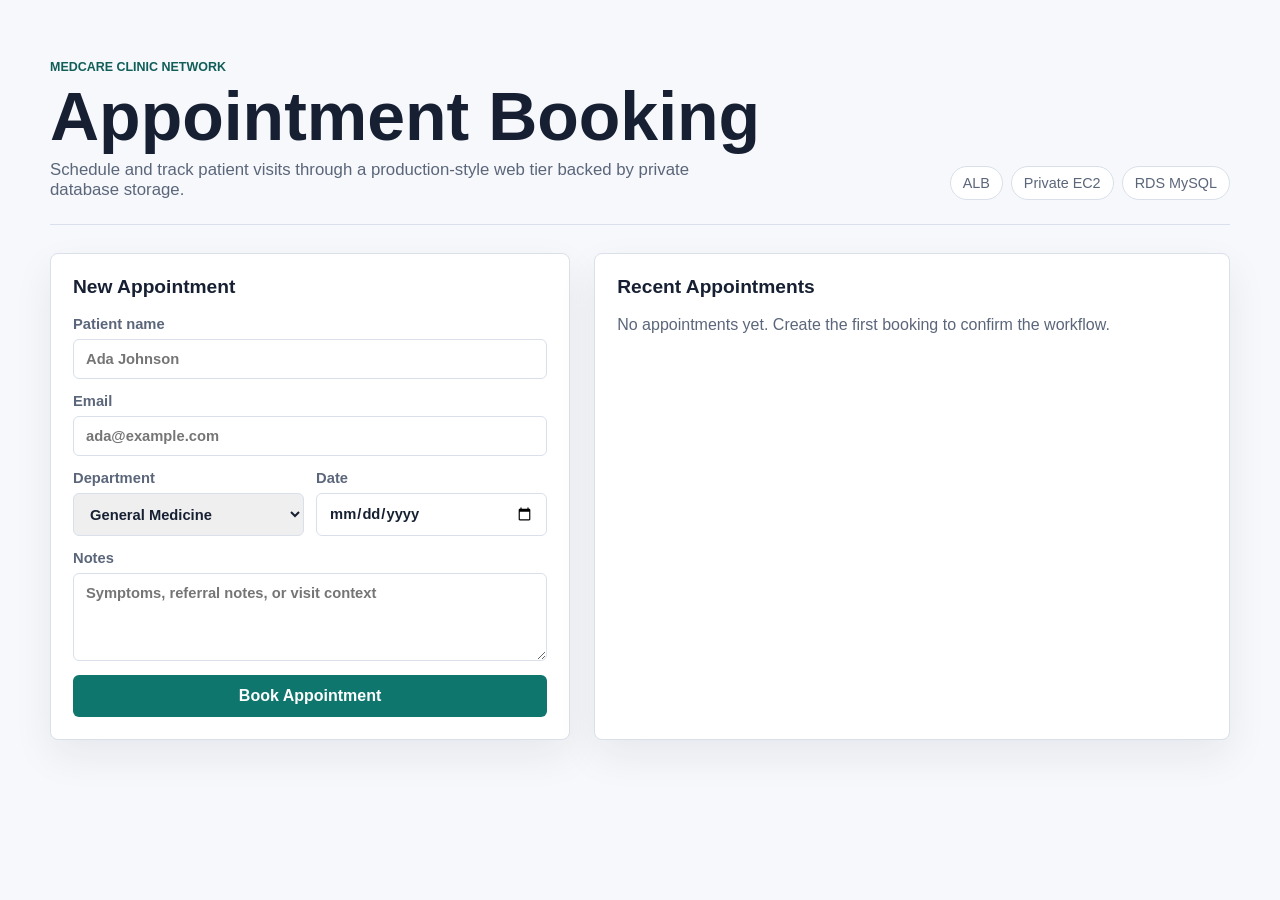
==== docs/screenshots/app-local.html @ 3e89d5a0 "Initial MedCare appointment platform" ====
<!doctype html>
<html lang="en">
<head>
    <meta charset="utf-8">
    <meta name="viewport" content="width=device-width, initial-scale=1">
    <title>MedCare Appointments</title>
    <link rel="stylesheet" href="../../app/static/css/styles.css">
</head>
<body>
    <main class="layout">
        <section class="hero">
            <div>
                <p class="eyebrow">MedCare Clinic Network</p>
                <h1>Appointment Booking</h1>
                <p class="summary">Schedule and track patient visits through a production-style web tier backed by private database storage.</p>
            </div>
            <div class="status">
                <span>ALB</span>
                <span>Private EC2</span>
                <span>RDS MySQL</span>
            </div>
        </section>

        <section class="workspace">
            <form class="panel" method="post" action="/appointments">
                <h2>New Appointment</h2>
                <label>
                    Patient name
                    <input name="patient_name" required placeholder="Ada Johnson">
                </label>
                <label>
                    Email
                    <input type="email" name="email" required placeholder="ada@example.com">
                </label>
                <div class="grid">
                    <label>
                        Department
                        <select name="department" required>
                            <option>General Medicine</option>
                            <option>Pediatrics</option>
                            <option>Cardiology</option>
                            <option>Diagnostics</option>
                        </select>
                    </label>
                    <label>
                        Date
                        <input type="date" name="appointment_date" required>
                    </label>
                </div>
                <label>
                    Notes
                    <textarea name="notes" rows="4" placeholder="Symptoms, referral notes, or visit context"></textarea>
                </label>
                <button type="submit">Book Appointment</button>
            </form>

            <section class="panel">
                <h2>Recent Appointments</h2>
                
                    <p class="empty">No appointments yet. Create the first booking to confirm the workflow.</p>
                
            </section>
        </section>
    </main>
</body>
</html>
---- app/static/css/styles.css ----
:root {
    color-scheme: light;
    --background: #f6f8fb;
    --panel: #ffffff;
    --ink: #172033;
    --muted: #5b667a;
    --line: #d9e0ea;
    --accent: #0f766e;
    --accent-dark: #115e59;
    --warm: #b45309;
}

* {
    box-sizing: border-box;
}

body {
    margin: 0;
    min-height: 100vh;
    background: var(--background);
    color: var(--ink);
    font-family: Inter, "Segoe UI", Arial, sans-serif;
}

.layout {
    width: min(1180px, calc(100% - 32px));
    margin: 0 auto;
    padding: 32px 0;
}

.hero {
    display: flex;
    align-items: flex-end;
    justify-content: space-between;
    gap: 24px;
    padding: 28px 0 24px;
    border-bottom: 1px solid var(--line);
}

.eyebrow {
    margin: 0 0 8px;
    color: var(--accent-dark);
    font-size: 0.78rem;
    font-weight: 700;
    text-transform: uppercase;
}

h1,
h2,
h3,
p {
    margin-top: 0;
}

h1 {
    margin-bottom: 10px;
    font-size: clamp(2rem, 6vw, 4.25rem);
    line-height: 1;
}

.summary {
    max-width: 680px;
    margin-bottom: 0;
    color: var(--muted);
    font-size: 1.05rem;
}

.status {
    display: flex;
    flex-wrap: wrap;
    justify-content: flex-end;
    gap: 8px;
    min-width: 260px;
}

.status span {
    border: 1px solid var(--line);
    border-radius: 999px;
    background: #fff;
    padding: 8px 12px;
    color: var(--muted);
    font-size: 0.9rem;
}

.workspace {
    display: grid;
    grid-template-columns: minmax(320px, 0.9fr) minmax(360px, 1.1fr);
    gap: 24px;
    padding-top: 28px;
}

.panel {
    border: 1px solid var(--line);
    border-radius: 8px;
    background: var(--panel);
    padding: 22px;
    box-shadow: 0 16px 40px rgba(23, 32, 51, 0.07);
}

.panel h2 {
    margin-bottom: 18px;
    font-size: 1.2rem;
}

label {
    display: grid;
    gap: 7px;
    margin-bottom: 14px;
    color: var(--muted);
    font-size: 0.92rem;
    font-weight: 650;
}

input,
select,
textarea {
    width: 100%;
    border: 1px solid var(--line);
    border-radius: 6px;
    padding: 11px 12px;
    color: var(--ink);
    font: inherit;
}

textarea {
    resize: vertical;
}

.grid {
    display: grid;
    grid-template-columns: 1fr 1fr;
    gap: 12px;
}

button {
    width: 100%;
    border: 0;
    border-radius: 6px;
    background: var(--accent);
    color: white;
    cursor: pointer;
    font: inherit;
    font-weight: 750;
    padding: 12px 14px;
}

button:hover {
    background: var(--accent-dark);
}

.appointments {
    display: grid;
    gap: 12px;
}

.appointment {
    display: flex;
    align-items: center;
    justify-content: space-between;
    gap: 16px;
    border: 1px solid var(--line);
    border-left: 4px solid var(--warm);
    border-radius: 7px;
    padding: 14px;
}

.appointment h3 {
    margin-bottom: 5px;
    font-size: 1rem;
}

.appointment p,
.empty {
    margin-bottom: 0;
    color: var(--muted);
}

.appointment a {
    color: var(--accent-dark);
    font-size: 0.92rem;
    font-weight: 650;
    text-decoration: none;
}

@media (max-width: 820px) {
    .hero,
    .appointment {
        align-items: flex-start;
        flex-direction: column;
    }

    .status {
        justify-content: flex-start;
        min-width: 0;
    }

    .workspace,
    .grid {
        grid-template-columns: 1fr;
    }
}
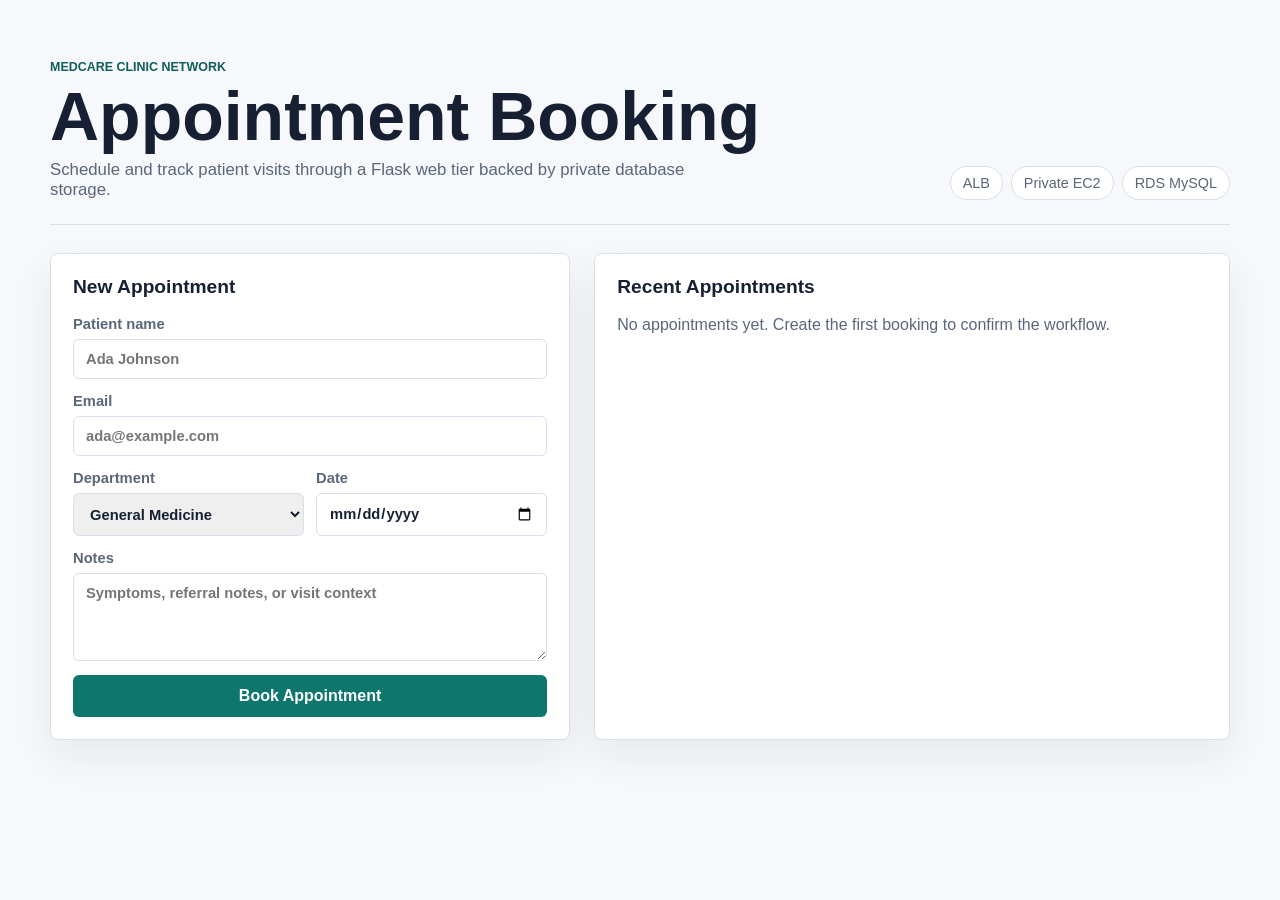
==== commit 51b14a26: "Tighten repository presentation language" ====
--- a/docs/screenshots/app-local.html
+++ b/docs/screenshots/app-local.html
@@ -12,7 +12,7 @@
             <div>
                 <p class="eyebrow">MedCare Clinic Network</p>
                 <h1>Appointment Booking</h1>
-                <p class="summary">Schedule and track patient visits through a production-style web tier backed by private database storage.</p>
+                <p class="summary">Schedule and track patient visits through a Flask web tier backed by private database storage.</p>
             </div>
             <div class="status">
                 <span>ALB</span>
@@ -63,4 +63,4 @@
         </section>
     </main>
 </body>
-</html>+</html>
